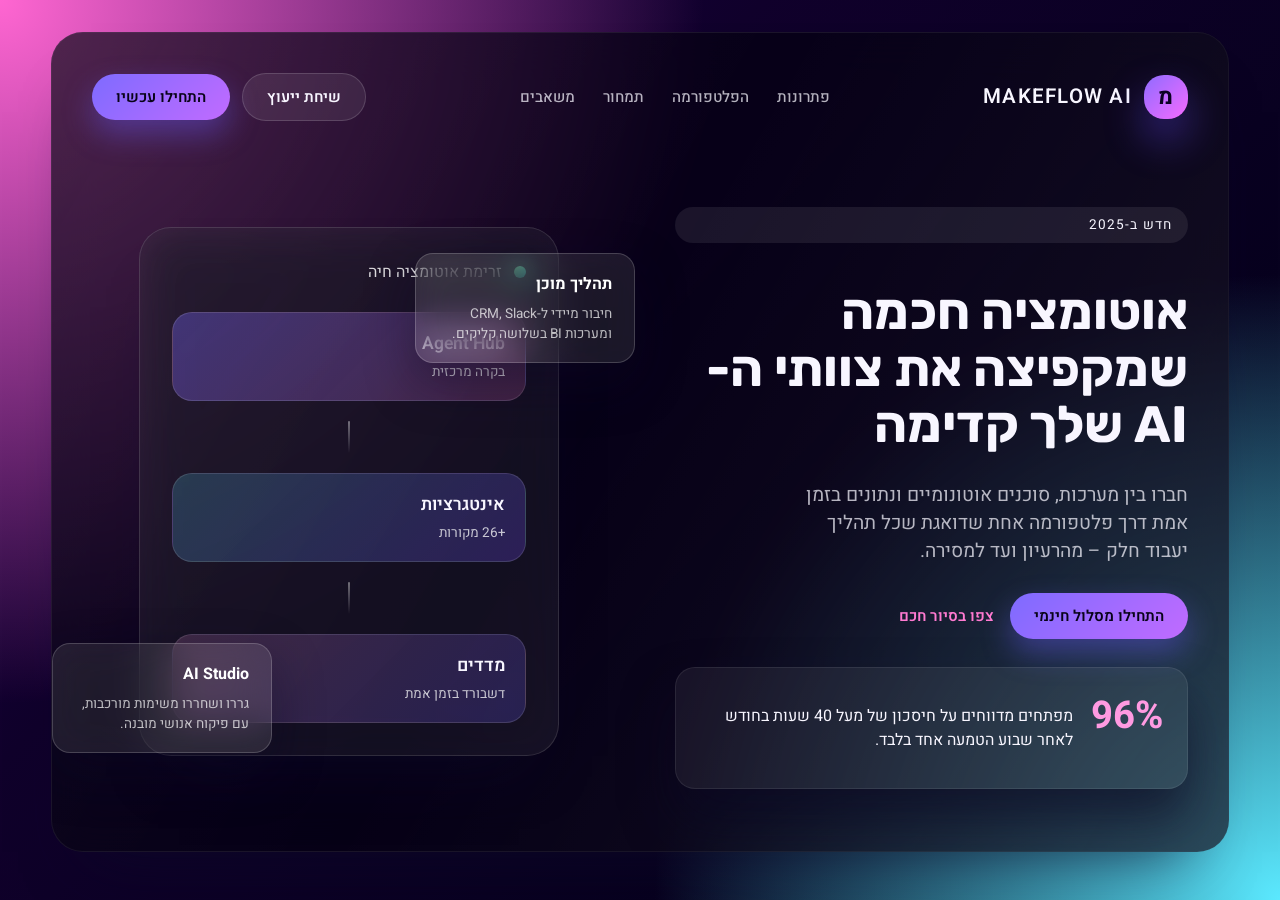
==== index.html @ ef67e086 "Add modern Hebrew hero section and navigation" ====
<!DOCTYPE html>
<html lang="he" dir="rtl">
  <head>
    <meta charset="UTF-8" />
    <meta name="viewport" content="width=device-width, initial-scale=1.0" />
    <title>MakeFlow AI</title>
    <link
      href="https://fonts.googleapis.com/css2?family=Heebo:wght@300;400;500;700&family=Rubik:wght@400;500;700&display=swap"
      rel="stylesheet"
    />
    <link rel="stylesheet" href="styles.css" />
  </head>
  <body>
    <header class="site-header">
      <nav class="navbar" aria-label="ניווט ראשי">
        <a class="brand" href="#" aria-label="MakeFlow AI">
          <span class="brand-icon">מ</span>
          <span class="brand-text">MakeFlow AI</span>
        </a>
        <button class="nav-toggle" aria-expanded="false" aria-controls="primary-menu">
          <span class="nav-toggle-line"></span>
          <span class="nav-toggle-line"></span>
          <span class="nav-toggle-line"></span>
          <span class="sr-only">תפריט</span>
        </button>
        <div class="nav-links" id="primary-menu">
          <a href="#solutions">פתרונות</a>
          <a href="#platform">הפלטפורמה</a>
          <a href="#pricing">תמחור</a>
          <a href="#resources">משאבים</a>
        </div>
        <div class="nav-cta">
          <a class="btn btn-secondary" href="#demo">שיחת ייעוץ</a>
          <a class="btn btn-primary" href="#start">התחילו עכשיו</a>
        </div>
      </nav>
      <section class="hero">
        <div class="hero-content">
          <p class="hero-badge">חדש ב-2025</p>
          <h1>
            אוטומציה חכמה שמקפיצה את צוותי ה-AI שלך קדימה
          </h1>
          <p class="hero-subtitle">
            חברו בין מערכות, סוכנים אוטונומיים ונתונים בזמן אמת דרך פלטפורמה אחת שדואגת שכל תהליך יעבוד חלק – מהרעיון ועד למסירה.
          </p>
          <div class="hero-actions">
            <a class="btn btn-primary" href="#start">התחילו מסלול חינמי</a>
            <a class="btn btn-link" href="#tour">צפו בסיור חכם</a>
          </div>
          <div class="hero-highlight">
            <span class="highlight-title">96%</span>
            <p>מפתחים מדווחים על חיסכון של מעל 40 שעות בחודש לאחר שבוע הטמעה אחד בלבד.</p>
          </div>
        </div>
        <div class="hero-visual" aria-hidden="true">
          <div class="visual-card">
            <div class="visual-card-header">
              <span class="status-dot"></span>
              <span class="status-text">זרימת אוטומציה חיה</span>
            </div>
            <div class="visual-card-body">
              <div class="visual-node primary">
                <span class="node-title">Agent Hub</span>
                <span class="node-subtitle">בקרה מרכזית</span>
              </div>
              <div class="visual-connector"></div>
              <div class="visual-node secondary">
                <span class="node-title">אינטגרציות</span>
                <span class="node-subtitle">+26 מקורות</span>
              </div>
              <div class="visual-connector"></div>
              <div class="visual-node tertiary">
                <span class="node-title">מדדים</span>
                <span class="node-subtitle">דשבורד בזמן אמת</span>
              </div>
            </div>
          </div>
          <div class="floating-card floating-card--one">
            <h3>תהליך מוכן</h3>
            <p>חיבור מיידי ל-CRM, Slack ומערכות BI בשלושה קליקים.</p>
          </div>
          <div class="floating-card floating-card--two">
            <h3>AI Studio</h3>
            <p>גררו ושחררו משימות מורכבות, עם פיקוח אנושי מובנה.</p>
          </div>
        </div>
      </section>
    </header>

    <script src="script.js"></script>
  </body>
</html>
---- styles.css ----
:root {
  --bg-gradient: radial-gradient(circle at top left, #ff66d1, transparent 45%),
    radial-gradient(circle at bottom right, #5be9ff, transparent 40%),
    linear-gradient(135deg, #1b004e 0%, #10002b 35%, #000214 100%);
  --color-primary: #6c5cff;
  --color-primary-accent: #7c4dff;
  --color-secondary: #ff7ad1;
  --color-text: #f8f6ff;
  --color-muted: rgba(248, 246, 255, 0.72);
  --color-surface: rgba(16, 2, 43, 0.65);
  --color-border: rgba(255, 255, 255, 0.08);
  --color-glass: rgba(255, 255, 255, 0.06);
  --shadow-soft: 0 40px 60px -40px rgba(12, 10, 40, 0.75);
  --shadow-button: 0 14px 30px rgba(108, 92, 255, 0.4);
  --radius-large: 32px;
  --radius-medium: 20px;
  --radius-pill: 999px;
  --transition-base: 180ms ease;
  font-size: clamp(16px, 1.1vw, 18px);
}

* {
  box-sizing: border-box;
}

body {
  margin: 0;
  font-family: "Heebo", "Rubik", sans-serif;
  background: #050112;
  color: var(--color-text);
  min-height: 100vh;
  display: flex;
  justify-content: center;
  background-image: var(--bg-gradient);
  background-attachment: fixed;
}

.site-header {
  width: min(1200px, 92vw);
  margin: 32px auto 48px;
  background: rgba(5, 1, 18, 0.7);
  border: 1px solid var(--color-border);
  box-shadow: var(--shadow-soft);
  border-radius: var(--radius-large);
  backdrop-filter: blur(22px);
  padding: clamp(24px, 4vw, 40px);
  position: relative;
  overflow: hidden;
}

.site-header::after {
  content: "";
  position: absolute;
  inset: 0;
  background: linear-gradient(120deg, rgba(255, 255, 255, 0.04) 0%, transparent 45%, rgba(255, 255, 255, 0.07) 100%);
  pointer-events: none;
}

.navbar {
  display: flex;
  align-items: center;
  gap: clamp(16px, 3vw, 32px);
  justify-content: space-between;
  position: relative;
  z-index: 2;
}

.brand {
  display: flex;
  align-items: center;
  gap: 12px;
  font-weight: 600;
  font-size: clamp(1.1rem, 1.6vw, 1.35rem);
  text-decoration: none;
  color: var(--color-text);
  letter-spacing: 0.06em;
  text-transform: uppercase;
}

.brand-icon {
  display: grid;
  place-items: center;
  width: 44px;
  height: 44px;
  border-radius: var(--radius-medium);
  background: linear-gradient(135deg, #8f6bff 0%, #f56bff 100%);
  color: #0b0123;
  font-weight: 700;
  font-size: 1.4rem;
  box-shadow: 0 20px 40px rgba(103, 75, 255, 0.45);
  transform: perspective(500px) translateZ(0);
}

.nav-links {
  display: flex;
  gap: clamp(12px, 3vw, 28px);
  align-items: center;
  font-weight: 500;
  transition: opacity var(--transition-base), transform var(--transition-base);
}

.nav-links a {
  color: var(--color-muted);
  text-decoration: none;
  font-size: 0.95rem;
  position: relative;
  padding: 6px 0;
}

.nav-links a::after {
  content: "";
  position: absolute;
  inset-inline: 0;
  bottom: -10px;
  height: 2px;
  background: linear-gradient(90deg, transparent, var(--color-secondary), transparent);
  transform: scaleX(0);
  transform-origin: center;
  transition: transform 240ms ease;
}

.nav-links a:hover::after,
.nav-links a:focus-visible::after {
  transform: scaleX(1);
}

.nav-cta {
  display: flex;
  align-items: center;
  gap: 12px;
}

.btn {
  display: inline-flex;
  align-items: center;
  justify-content: center;
  border-radius: var(--radius-pill);
  font-weight: 600;
  text-decoration: none;
  padding: 12px 24px;
  font-size: 0.95rem;
  transition: transform var(--transition-base), box-shadow var(--transition-base), background var(--transition-base), color var(--transition-base);
}

.btn-primary {
  background: linear-gradient(135deg, #7e6bff 0%, #c16bff 100%);
  color: #080318;
  box-shadow: var(--shadow-button);
}

.btn-primary:hover,
.btn-primary:focus-visible {
  transform: translateY(-2px) scale(1.01);
}

.btn-secondary {
  background: rgba(255, 255, 255, 0.08);
  color: var(--color-text);
  border: 1px solid rgba(255, 255, 255, 0.15);
}

.btn-secondary:hover,
.btn-secondary:focus-visible {
  background: rgba(255, 255, 255, 0.12);
}

.btn-link {
  color: var(--color-secondary);
  gap: 8px;
  padding-inline: 0;
  background: transparent;
}

.hero {
  margin-top: clamp(32px, 6vw, 72px);
  display: grid;
  grid-template-columns: repeat(2, minmax(0, 1fr));
  gap: clamp(32px, 6vw, 70px);
  position: relative;
  z-index: 1;
}

.hero-content {
  display: grid;
  gap: clamp(20px, 4vw, 28px);
}

.hero-badge {
  display: inline-flex;
  align-items: center;
  gap: 8px;
  padding: 8px 16px;
  background: rgba(255, 255, 255, 0.08);
  border-radius: var(--radius-pill);
  font-size: 0.85rem;
  letter-spacing: 0.08em;
  text-transform: uppercase;
}

.hero h1 {
  margin: 0;
  font-size: clamp(2.4rem, 4vw, 3.35rem);
  line-height: 1.1;
  font-family: "Rubik", "Heebo", sans-serif;
}

.hero-subtitle {
  margin: 0;
  font-size: clamp(1.05rem, 1.6vw, 1.2rem);
  color: var(--color-muted);
  max-width: 36ch;
}

.hero-actions {
  display: flex;
  align-items: center;
  gap: 16px;
}

.hero-highlight {
  display: grid;
  grid-template-columns: auto 1fr;
  gap: 12px 18px;
  padding: 20px 24px;
  border-radius: var(--radius-medium);
  background: rgba(255, 255, 255, 0.06);
  border: 1px solid rgba(255, 255, 255, 0.08);
  box-shadow: 0 30px 50px rgba(10, 7, 33, 0.6);
}

.highlight-title {
  font-size: clamp(2.4rem, 3vw, 2.8rem);
  font-weight: 700;
  color: #ff9ae1;
}

.hero-visual {
  position: relative;
  display: grid;
  place-items: center;
  min-height: 420px;
}

.visual-card {
  width: min(420px, 100%);
  border-radius: var(--radius-large);
  background: var(--color-glass);
  border: 1px solid rgba(255, 255, 255, 0.12);
  padding: 32px;
  backdrop-filter: blur(24px);
  box-shadow: var(--shadow-soft);
  animation: float 6s ease-in-out infinite;
}

.visual-card-header {
  display: flex;
  align-items: center;
  gap: 12px;
  color: rgba(255, 255, 255, 0.85);
  margin-bottom: 28px;
}

.status-dot {
  width: 12px;
  height: 12px;
  border-radius: 50%;
  background: linear-gradient(135deg, #82ffaf, #3cffea);
  box-shadow: 0 0 18px rgba(131, 255, 208, 0.6);
}

.visual-card-body {
  display: grid;
  gap: 20px;
}

.visual-node {
  padding: 18px 20px;
  border-radius: var(--radius-medium);
  background: rgba(255, 255, 255, 0.08);
  border: 1px solid rgba(255, 255, 255, 0.12);
  display: grid;
  gap: 6px;
  position: relative;
  overflow: hidden;
}

.visual-node::after {
  content: "";
  position: absolute;
  inset: 0;
  background: linear-gradient(120deg, rgba(255, 255, 255, 0.12), transparent 55%);
  opacity: 0;
  transition: opacity 240ms ease;
}

.visual-node:hover::after {
  opacity: 1;
}

.visual-node.primary {
  background: linear-gradient(135deg, rgba(122, 107, 255, 0.35), rgba(255, 122, 209, 0.2));
}

.visual-node.secondary {
  background: linear-gradient(135deg, rgba(89, 233, 255, 0.18), rgba(124, 77, 255, 0.25));
}

.visual-node.tertiary {
  background: linear-gradient(135deg, rgba(255, 154, 225, 0.18), rgba(108, 92, 255, 0.22));
}

.node-title {
  font-weight: 600;
  font-size: 1.1rem;
}

.node-subtitle {
  font-size: 0.85rem;
  color: rgba(255, 255, 255, 0.75);
}

.visual-connector {
  width: 2px;
  height: 32px;
  margin-inline: auto;
  border-radius: var(--radius-pill);
  background: linear-gradient(180deg, rgba(255, 255, 255, 0.4), rgba(255, 255, 255, 0));
  animation: pulse 2.4s ease-in-out infinite;
}

.floating-card {
  position: absolute;
  width: min(220px, 80vw);
  padding: 18px 22px;
  border-radius: 18px;
  background: rgba(255, 255, 255, 0.09);
  border: 1px solid rgba(255, 255, 255, 0.18);
  box-shadow: 0 20px 50px rgba(10, 6, 35, 0.45);
  backdrop-filter: blur(18px);
  animation: float 7s ease-in-out infinite;
}

.floating-card h3 {
  margin: 0 0 8px;
  font-size: 1rem;
  color: #ffffff;
}

.floating-card p {
  margin: 0;
  font-size: 0.85rem;
  color: rgba(255, 255, 255, 0.72);
}

.floating-card--one {
  top: 10%;
  inset-inline-start: -30px;
  animation-delay: -1.2s;
}

.floating-card--two {
  bottom: 6%;
  inset-inline-end: -40px;
  animation-delay: -3.4s;
}

.nav-toggle {
  display: none;
  flex-direction: column;
  justify-content: center;
  align-items: center;
  gap: 6px;
  width: 44px;
  height: 44px;
  border-radius: var(--radius-medium);
  border: 1px solid rgba(255, 255, 255, 0.14);
  background: rgba(255, 255, 255, 0.05);
  cursor: pointer;
  transition: background var(--transition-base), transform var(--transition-base);
}

.nav-toggle-line {
  width: 20px;
  height: 2px;
  border-radius: 99px;
  background: #ffffff;
}

.nav-toggle:hover,
.nav-toggle:focus-visible {
  background: rgba(255, 255, 255, 0.12);
  transform: translateY(-1px);
}

.sr-only {
  position: absolute;
  width: 1px;
  height: 1px;
  padding: 0;
  margin: -1px;
  overflow: hidden;
  clip: rect(0, 0, 0, 0);
  border: 0;
}

@keyframes float {
  0%,
  100% {
    transform: translateY(0px) translateZ(0);
  }
  50% {
    transform: translateY(-16px) translateZ(5px);
  }
}

@keyframes pulse {
  0%,
  100% {
    opacity: 0.4;
  }
  50% {
    opacity: 1;
  }
}

@media (max-width: 960px) {
  .hero {
    grid-template-columns: 1fr;
  }

  .hero-content {
    order: 2;
  }

  .hero-visual {
    order: 1;
  }
}

@media (max-width: 820px) {
  .nav-toggle {
    display: flex;
  }

  .nav-links,
  .nav-cta {
    position: absolute;
    inset-inline: clamp(16px, 5vw, 28px);
    top: calc(100% + 18px);
    background: rgba(6, 0, 20, 0.92);
    padding: 18px;
    border-radius: 18px;
    border: 1px solid rgba(255, 255, 255, 0.08);
    box-shadow: 0 28px 50px rgba(0, 0, 0, 0.4);
    display: grid;
    gap: 14px;
    opacity: 0;
    transform: translateY(-10px);
    pointer-events: none;
  }

  .nav-links a {
    font-size: 1rem;
  }

  .navbar[data-open="true"] .nav-links,
  .navbar[data-open="true"] .nav-cta {
    opacity: 1;
    transform: translateY(0);
    pointer-events: auto;
  }

  .nav-cta {
    margin-top: 8px;
  }

  .nav-cta .btn {
    width: 100%;
  }

  .hero-actions {
    flex-wrap: wrap;
  }
}

@media (max-width: 540px) {
  .site-header {
    width: 94vw;
    margin-top: 24px;
    padding: 22px;
    border-radius: 24px;
  }

  .brand-icon {
    width: 38px;
    height: 38px;
  }

  .hero h1 {
    font-size: clamp(2rem, 8vw, 2.6rem);
  }

  .hero-highlight {
    grid-template-columns: 1fr;
    text-align: center;
  }

  .floating-card--one {
    inset-inline-start: 12px;
  }

  .floating-card--two {
    inset-inline-end: 12px;
  }
}
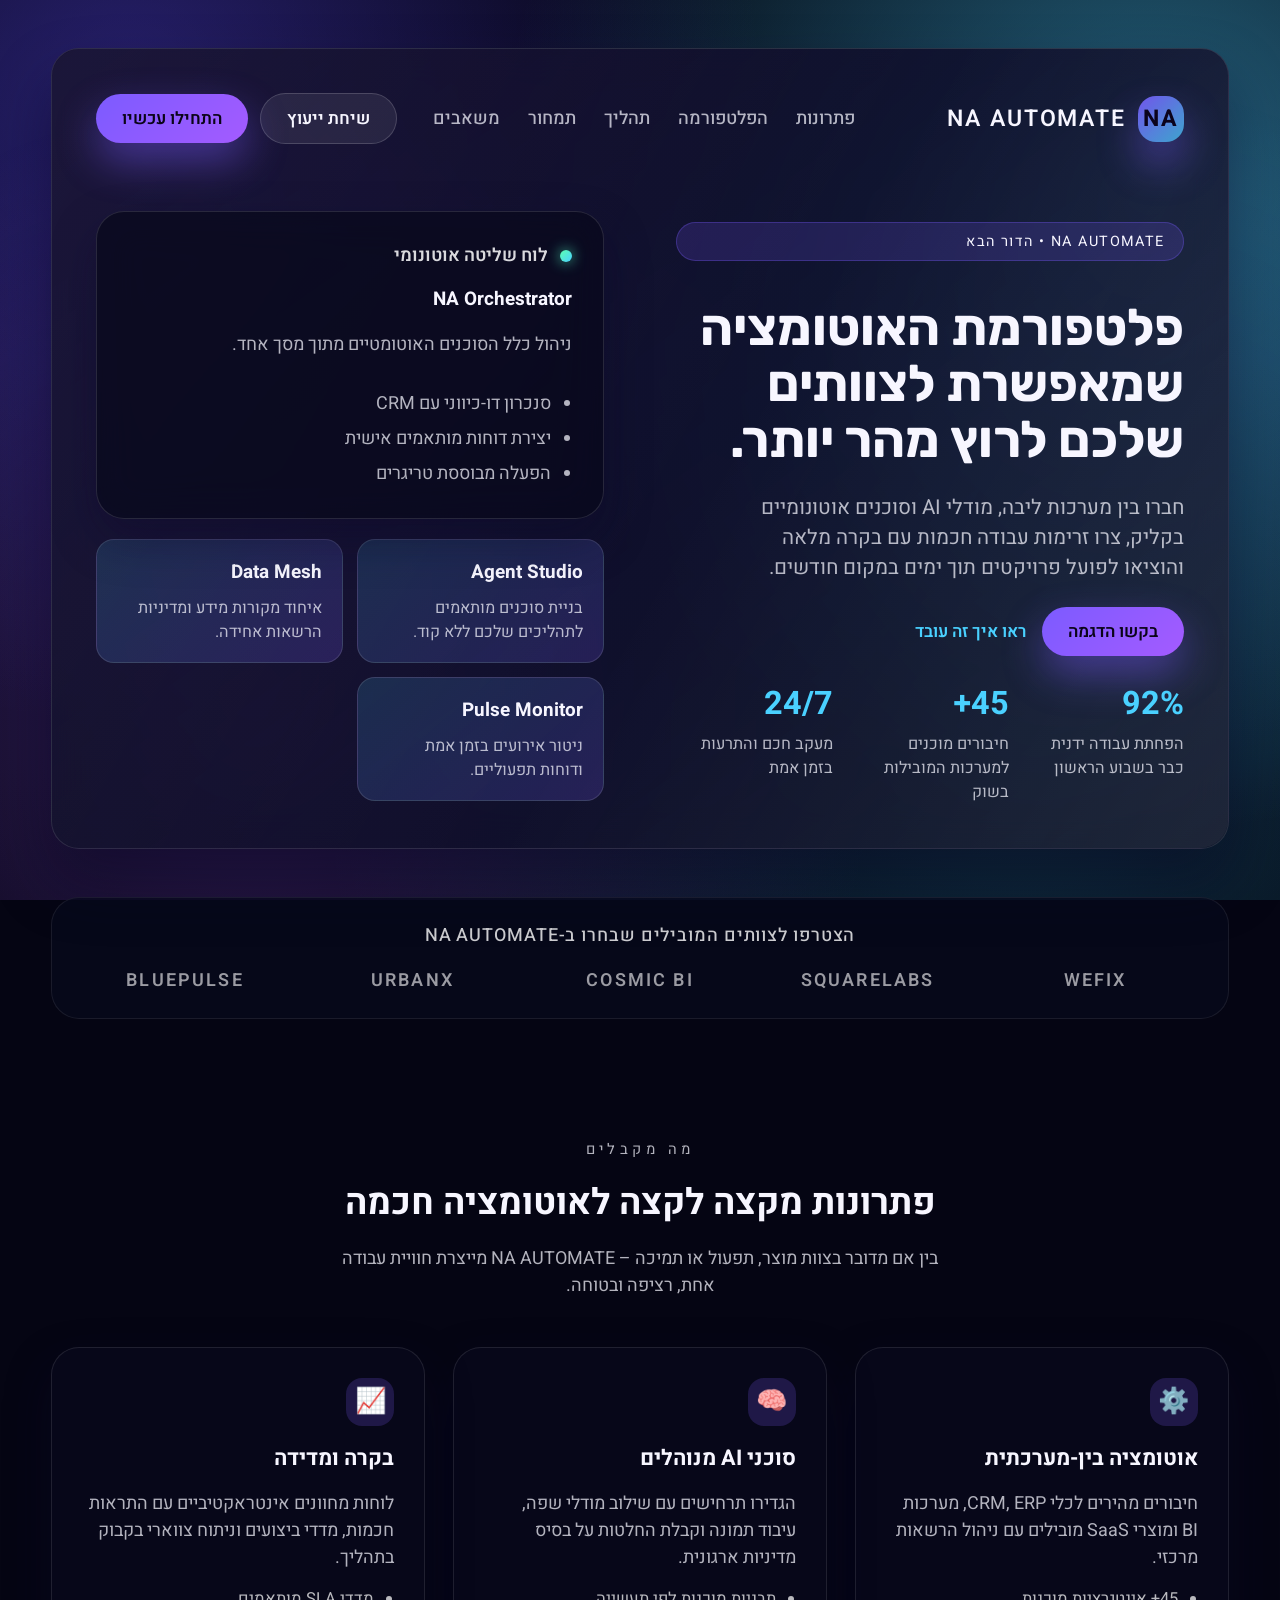
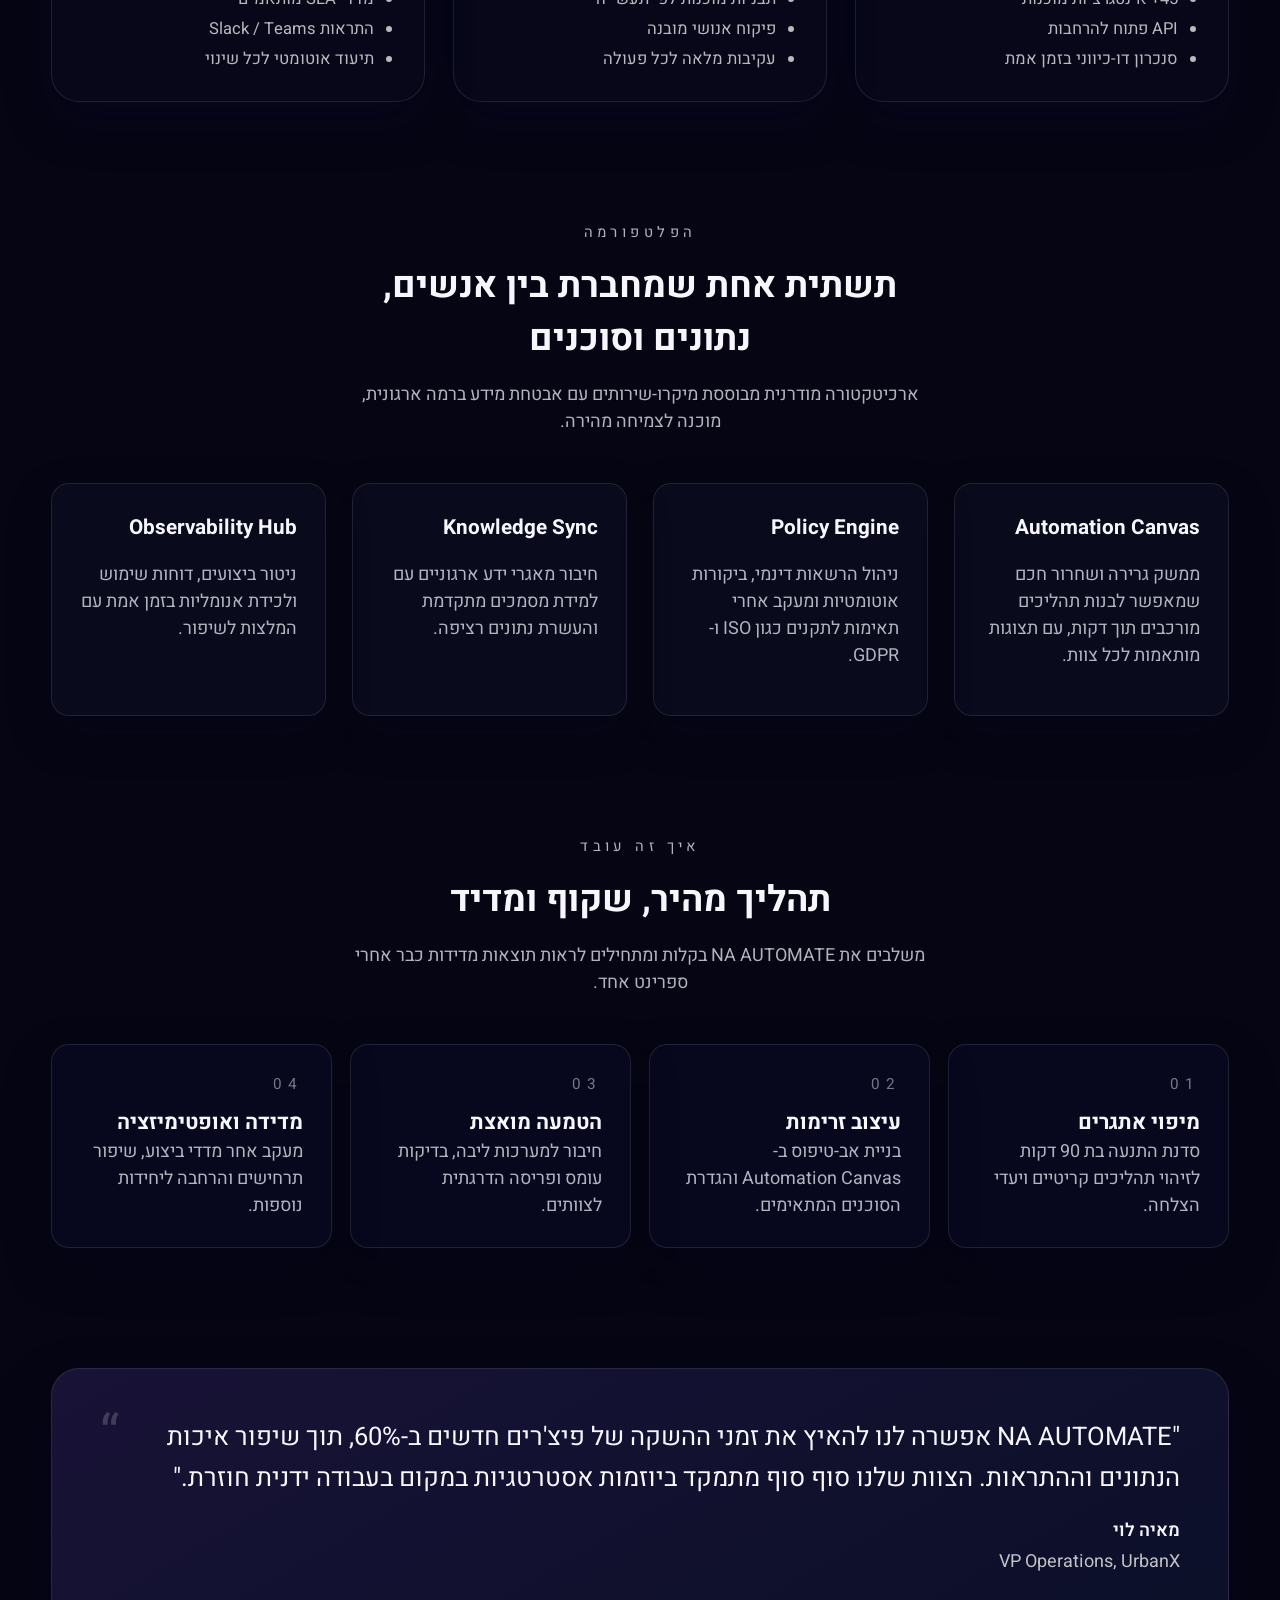
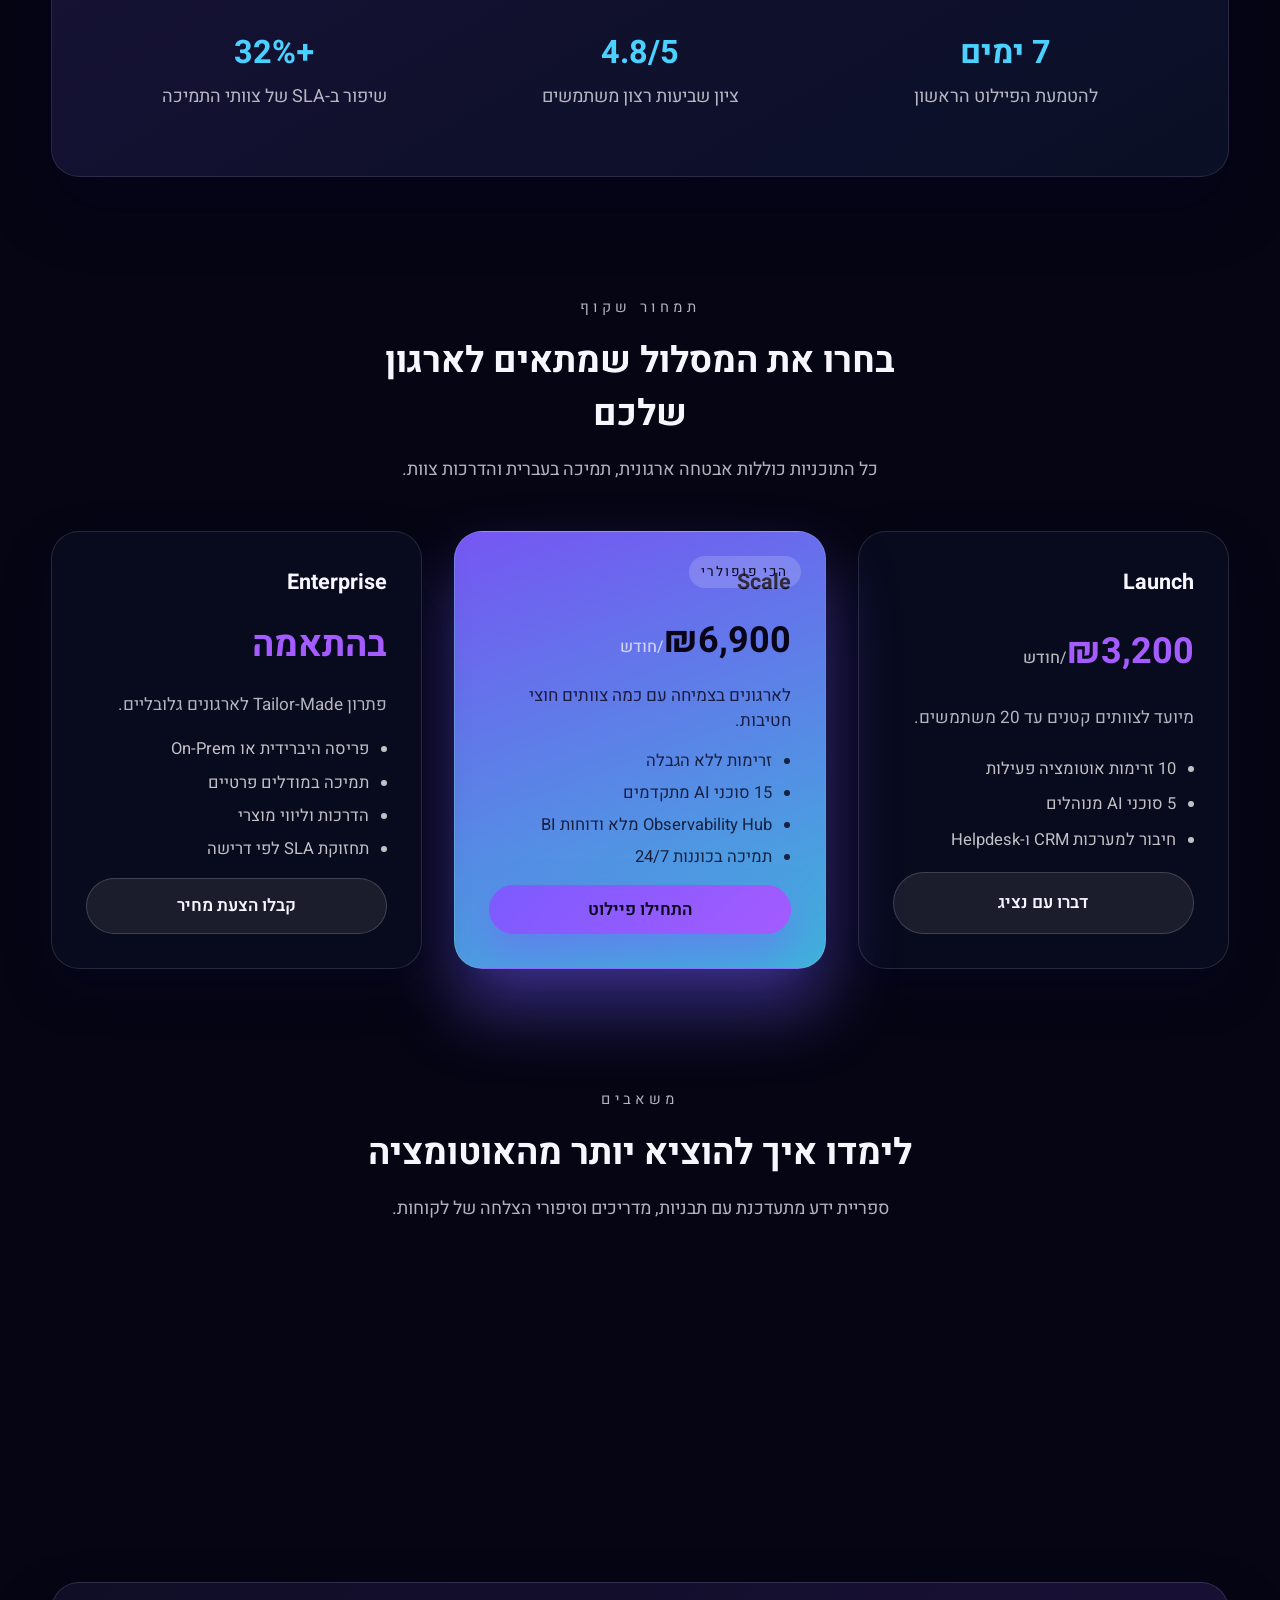
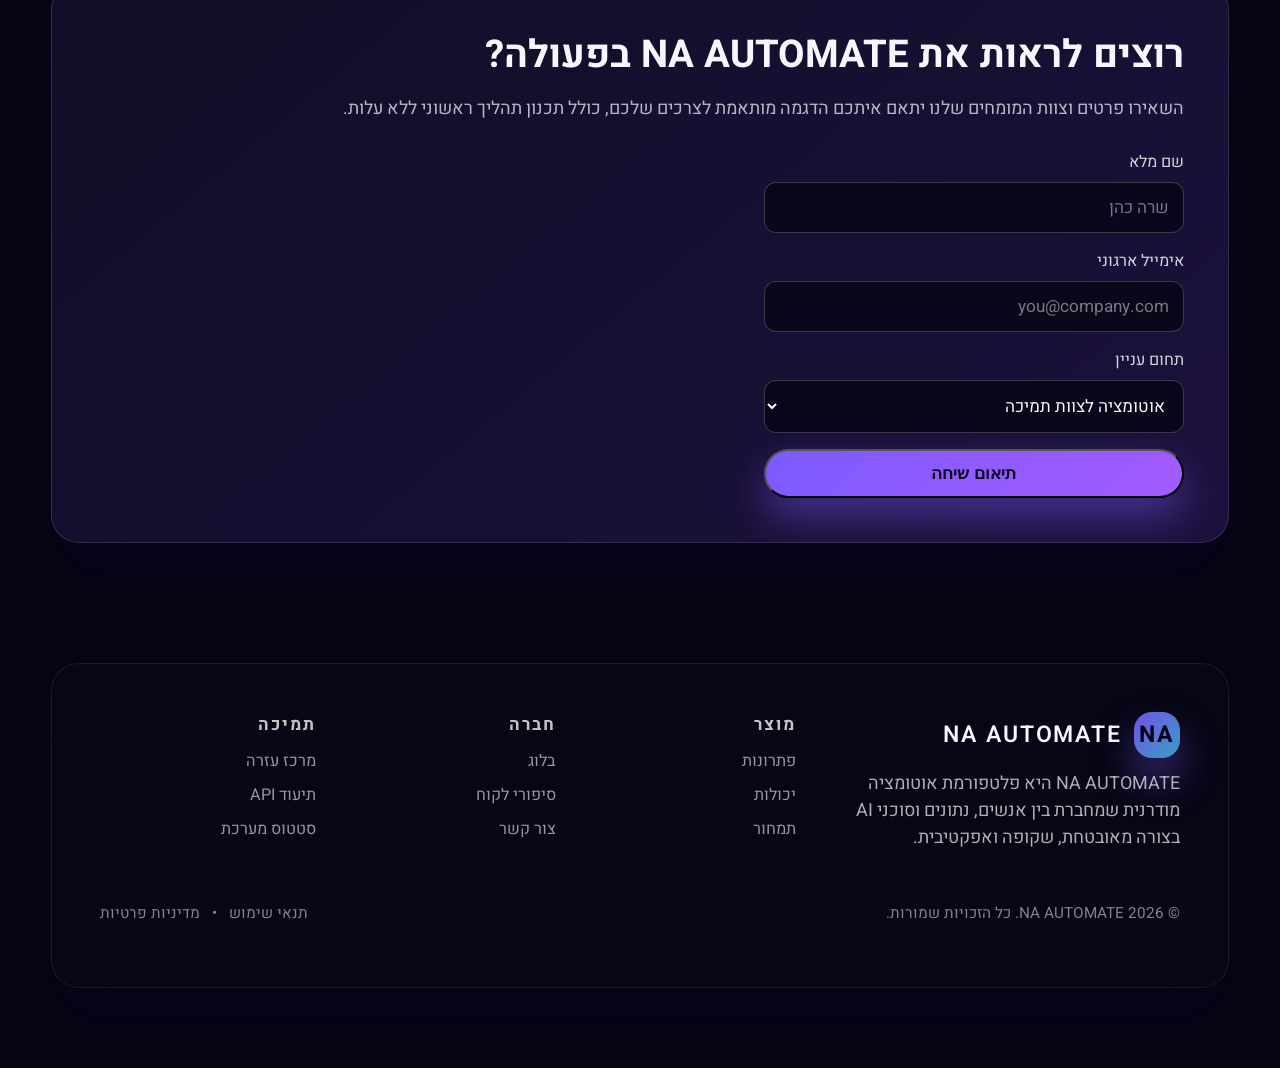
==== commit 5a0f637a: "Initialize navbar state attribute" ====
--- a/index.html
+++ b/index.html
@@ -3,7 +3,7 @@
   <head>
     <meta charset="UTF-8" />
     <meta name="viewport" content="width=device-width, initial-scale=1.0" />
-    <title>MakeFlow AI</title>
+    <title>NA AUTOMATE | אוטומציה חכמה לעסקים</title>
     <link
       href="https://fonts.googleapis.com/css2?family=Heebo:wght@300;400;500;700&family=Rubik:wght@400;500;700&display=swap"
       rel="stylesheet"
@@ -11,81 +11,426 @@
     <link rel="stylesheet" href="styles.css" />
   </head>
   <body>
-    <header class="site-header">
-      <nav class="navbar" aria-label="ניווט ראשי">
-        <a class="brand" href="#" aria-label="MakeFlow AI">
-          <span class="brand-icon">מ</span>
-          <span class="brand-text">MakeFlow AI</span>
-        </a>
-        <button class="nav-toggle" aria-expanded="false" aria-controls="primary-menu">
-          <span class="nav-toggle-line"></span>
-          <span class="nav-toggle-line"></span>
-          <span class="nav-toggle-line"></span>
-          <span class="sr-only">תפריט</span>
-        </button>
-        <div class="nav-links" id="primary-menu">
-          <a href="#solutions">פתרונות</a>
-          <a href="#platform">הפלטפורמה</a>
-          <a href="#pricing">תמחור</a>
-          <a href="#resources">משאבים</a>
+    <div class="page-shell">
+      <header class="site-header" data-scrolled="false">
+        <nav class="navbar" aria-label="ניווט ראשי" data-open="false">
+          <a class="brand" href="#home" aria-label="NA AUTOMATE">
+            <span class="brand-icon">NA</span>
+            <span class="brand-text">NA AUTOMATE</span>
+          </a>
+          <button
+            class="nav-toggle"
+            aria-expanded="false"
+            aria-controls="primary-menu"
+            type="button"
+          >
+            <span class="nav-toggle-line"></span>
+            <span class="nav-toggle-line"></span>
+            <span class="nav-toggle-line"></span>
+            <span class="sr-only">פתיחת תפריט</span>
+          </button>
+          <div class="nav-cluster" id="primary-menu">
+            <div class="nav-links">
+              <a href="#solutions">פתרונות</a>
+              <a href="#platform">הפלטפורמה</a>
+              <a href="#workflow">תהליך</a>
+              <a href="#pricing">תמחור</a>
+              <a href="#resources">משאבים</a>
+            </div>
+            <div class="nav-cta">
+              <a class="btn btn-secondary" href="#demo">שיחת ייעוץ</a>
+              <a class="btn btn-primary" href="#start">התחילו עכשיו</a>
+            </div>
+          </div>
+        </nav>
+        <section class="hero" id="home">
+          <div class="hero-content reveal">
+            <p class="hero-badge">NA AUTOMATE • הדור הבא</p>
+            <h1>פלטפורמת האוטומציה שמאפשרת לצוותים שלכם לרוץ מהר יותר.</h1>
+            <p class="hero-subtitle">
+              חברו בין מערכות ליבה, מודלי AI וסוכנים אוטונומיים בקליק, צרו זרימות
+              עבודה חכמות עם בקרה מלאה והוציאו לפועל פרויקטים תוך ימים במקום
+              חודשים.
+            </p>
+            <div class="hero-actions">
+              <a class="btn btn-primary" id="start" href="#demo">בקשו הדגמה</a>
+              <a class="btn btn-link" href="#tour">ראו איך זה עובד</a>
+            </div>
+            <dl class="hero-metrics">
+              <div>
+                <dt>92%</dt>
+                <dd>הפחתת עבודה ידנית כבר בשבוע הראשון</dd>
+              </div>
+              <div>
+                <dt>45+</dt>
+                <dd>חיבורים מוכנים למערכות המובילות בשוק</dd>
+              </div>
+              <div>
+                <dt>24/7</dt>
+                <dd>מעקב חכם והתרעות בזמן אמת</dd>
+              </div>
+            </dl>
+          </div>
+          <div class="hero-visual reveal" aria-hidden="true">
+            <div class="visual-flow">
+              <div class="flow-card flow-card--main">
+                <header>
+                  <span class="status-dot"></span>
+                  <span>לוח שליטה אוטונומי</span>
+                </header>
+                <div class="flow-body">
+                  <div>
+                    <strong>NA Orchestrator</strong>
+                    <p>ניהול כלל הסוכנים האוטומטיים מתוך מסך אחד.</p>
+                  </div>
+                  <ul>
+                    <li>סנכרון דו-כיווני עם CRM</li>
+                    <li>יצירת דוחות מותאמים אישית</li>
+                    <li>הפעלה מבוססת טריגרים</li>
+                  </ul>
+                </div>
+              </div>
+              <div class="flow-nodes">
+                <article class="flow-node">
+                  <h3>Agent Studio</h3>
+                  <p>בניית סוכנים מותאמים לתהליכים שלכם ללא קוד.</p>
+                </article>
+                <article class="flow-node">
+                  <h3>Data Mesh</h3>
+                  <p>איחוד מקורות מידע ומדיניות הרשאות אחידה.</p>
+                </article>
+                <article class="flow-node">
+                  <h3>Pulse Monitor</h3>
+                  <p>ניטור אירועים בזמן אמת ודוחות תפעוליים.</p>
+                </article>
+              </div>
+            </div>
+          </div>
+        </section>
+      </header>
+
+      <main>
+        <section class="trust-bar reveal" aria-label="חברות שעובדות עם NA AUTOMATE">
+          <p>הצטרפו לצוותים המובילים שבחרו ב-NA AUTOMATE</p>
+          <div class="trust-logos">
+            <span>WeFix</span>
+            <span>SquareLabs</span>
+            <span>Cosmic BI</span>
+            <span>UrbanX</span>
+            <span>BluePulse</span>
+          </div>
+        </section>
+
+        <section class="section solutions" id="solutions">
+          <div class="section-heading reveal">
+            <p class="eyebrow">מה מקבלים</p>
+            <h2>פתרונות מקצה לקצה לאוטומציה חכמה</h2>
+            <p>
+              בין אם מדובר בצוות מוצר, תפעול או תמיכה – NA AUTOMATE מייצרת חוויית
+              עבודה אחת, רציפה ובטוחה.
+            </p>
+          </div>
+          <div class="cards-grid">
+            <article class="feature-card reveal">
+              <div class="icon-bubble" aria-hidden="true">⚙️</div>
+              <h3>אוטומציה בין-מערכתית</h3>
+              <p>
+                חיבורים מהירים לכלי CRM, ERP, מערכות BI ומוצרי SaaS מובילים עם
+                ניהול הרשאות מרכזי.
+              </p>
+              <ul>
+                <li>45+ אינטגרציות מוכנות</li>
+                <li>API פתוח להרחבות</li>
+                <li>סנכרון דו-כיווני בזמן אמת</li>
+              </ul>
+            </article>
+            <article class="feature-card reveal">
+              <div class="icon-bubble" aria-hidden="true">🧠</div>
+              <h3>סוכני AI מנוהלים</h3>
+              <p>
+                הגדירו תרחישים עם שילוב מודלי שפה, עיבוד תמונה וקבלת החלטות על
+                בסיס מדיניות ארגונית.
+              </p>
+              <ul>
+                <li>תבניות מוכנות לפי תעשייה</li>
+                <li>פיקוח אנושי מובנה</li>
+                <li>עקיבות מלאה לכל פעולה</li>
+              </ul>
+            </article>
+            <article class="feature-card reveal">
+              <div class="icon-bubble" aria-hidden="true">📈</div>
+              <h3>בקרה ומדידה</h3>
+              <p>
+                לוחות מחוונים אינטראקטיביים עם התראות חכמות, מדדי ביצועים וניתוח
+                צווארי בקבוק בתהליך.
+              </p>
+              <ul>
+                <li>מדדי SLA מותאמים</li>
+                <li>התראות Slack / Teams</li>
+                <li>תיעוד אוטומטי לכל שינוי</li>
+              </ul>
+            </article>
+          </div>
+        </section>
+
+        <section class="section platform" id="platform">
+          <div class="section-heading reveal">
+            <p class="eyebrow">הפלטפורמה</p>
+            <h2>תשתית אחת שמחברת בין אנשים, נתונים וסוכנים</h2>
+            <p>
+              ארכיטקטורה מודרנית מבוססת מיקרו-שירותים עם אבטחת מידע ברמה
+              ארגונית, מוכנה לצמיחה מהירה.
+            </p>
+          </div>
+          <div class="platform-grid">
+            <article class="platform-card reveal">
+              <h3>Automation Canvas</h3>
+              <p>
+                ממשק גרירה ושחרור חכם שמאפשר לבנות תהליכים מורכבים תוך דקות, עם
+                תצוגות מותאמות לכל צוות.
+              </p>
+            </article>
+            <article class="platform-card reveal">
+              <h3>Policy Engine</h3>
+              <p>
+                ניהול הרשאות דינמי, ביקורות אוטומטיות ומעקב אחרי תאימות לתקנים
+                כגון ISO ו-GDPR.
+              </p>
+            </article>
+            <article class="platform-card reveal">
+              <h3>Knowledge Sync</h3>
+              <p>
+                חיבור מאגרי ידע ארגוניים עם למידת מסמכים מתקדמת והעשרת נתונים
+                רציפה.
+              </p>
+            </article>
+            <article class="platform-card reveal">
+              <h3>Observability Hub</h3>
+              <p>
+                ניטור ביצועים, דוחות שימוש ולכידת אנומליות בזמן אמת עם המלצות
+                לשיפור.
+              </p>
+            </article>
+          </div>
+        </section>
+
+        <section class="section workflow" id="workflow">
+          <div class="section-heading reveal">
+            <p class="eyebrow">איך זה עובד</p>
+            <h2>תהליך מהיר, שקוף ומדיד</h2>
+            <p>
+              משלבים את NA AUTOMATE בקלות ומתחילים לראות תוצאות מדידות כבר אחרי
+              ספרינט אחד.
+            </p>
+          </div>
+          <div class="workflow-steps">
+            <article class="step reveal">
+              <span class="step-number">01</span>
+              <div>
+                <h3>מיפוי אתגרים</h3>
+                <p>סדנת התנעה בת 90 דקות לזיהוי תהליכים קריטיים ויעדי הצלחה.</p>
+              </div>
+            </article>
+            <article class="step reveal">
+              <span class="step-number">02</span>
+              <div>
+                <h3>עיצוב זרימות</h3>
+                <p>בניית אב-טיפוס ב-Automation Canvas והגדרת הסוכנים המתאימים.</p>
+              </div>
+            </article>
+            <article class="step reveal">
+              <span class="step-number">03</span>
+              <div>
+                <h3>הטמעה מואצת</h3>
+                <p>חיבור למערכות ליבה, בדיקות עומס ופריסה הדרגתית לצוותים.</p>
+              </div>
+            </article>
+            <article class="step reveal">
+              <span class="step-number">04</span>
+              <div>
+                <h3>מדידה ואופטימיזציה</h3>
+                <p>מעקב אחר מדדי ביצוע, שיפור תרחישים והרחבה ליחידות נוספות.</p>
+              </div>
+            </article>
+          </div>
+        </section>
+
+        <section class="section testimonial" id="tour">
+          <div class="testimonial-card reveal">
+            <blockquote>
+              "NA AUTOMATE אפשרה לנו להאיץ את זמני ההשקה של פיצ'רים חדשים ב-60%,
+              תוך שיפור איכות הנתונים וההתראות. הצוות שלנו סוף סוף מתמקד ביוזמות
+              אסטרטגיות במקום בעבודה ידנית חוזרת."</blockquote>
+            <footer>
+              <strong>מאיה לוי</strong>
+              <span>VP Operations, UrbanX</span>
+            </footer>
+          </div>
+          <dl class="impact-metrics reveal">
+            <div>
+              <dt>7 ימים</dt>
+              <dd>להטמעת הפיילוט הראשון</dd>
+            </div>
+            <div>
+              <dt>4.8/5</dt>
+              <dd>ציון שביעות רצון משתמשים</dd>
+            </div>
+            <div>
+              <dt>+32%</dt>
+              <dd>שיפור ב-SLA של צוותי התמיכה</dd>
+            </div>
+          </dl>
+        </section>
+
+        <section class="section pricing" id="pricing">
+          <div class="section-heading reveal">
+            <p class="eyebrow">תמחור שקוף</p>
+            <h2>בחרו את המסלול שמתאים לארגון שלכם</h2>
+            <p>כל התוכניות כוללות אבטחה ארגונית, תמיכה בעברית והדרכות צוות.</p>
+          </div>
+          <div class="pricing-grid">
+            <article class="pricing-card reveal">
+              <h3>Launch</h3>
+              <p class="price">₪3,200<span>/חודש</span></p>
+              <p class="description">מיועד לצוותים קטנים עד 20 משתמשים.</p>
+              <ul>
+                <li>10 זרימות אוטומציה פעילות</li>
+                <li>5 סוכני AI מנוהלים</li>
+                <li>חיבור למערכות CRM ו-Helpdesk</li>
+              </ul>
+              <a class="btn btn-secondary" href="#demo">דברו עם נציג</a>
+            </article>
+            <article class="pricing-card pricing-card--highlight reveal">
+              <div class="badge">הכי פופולרי</div>
+              <h3>Scale</h3>
+              <p class="price">₪6,900<span>/חודש</span></p>
+              <p class="description">לארגונים בצמיחה עם כמה צוותים חוצי חטיבות.</p>
+              <ul>
+                <li>זרימות ללא הגבלה</li>
+                <li>15 סוכני AI מתקדמים</li>
+                <li>Observability Hub מלא ודוחות BI</li>
+                <li>תמיכה בכוננות 24/7</li>
+              </ul>
+              <a class="btn btn-primary" href="#demo">התחילו פיילוט</a>
+            </article>
+            <article class="pricing-card reveal">
+              <h3>Enterprise</h3>
+              <p class="price">בהתאמה</p>
+              <p class="description">פתרון Tailor-Made לארגונים גלובליים.</p>
+              <ul>
+                <li>פריסה היברידית או On-Prem</li>
+                <li>תמיכה במודלים פרטיים</li>
+                <li>הדרכות וליווי מוצרי</li>
+                <li>תחזוקת SLA לפי דרישה</li>
+              </ul>
+              <a class="btn btn-secondary" href="#demo">קבלו הצעת מחיר</a>
+            </article>
+          </div>
+        </section>
+
+        <section class="section resources" id="resources">
+          <div class="section-heading reveal">
+            <p class="eyebrow">משאבים</p>
+            <h2>לימדו איך להוציא יותר מהאוטומציה</h2>
+            <p>
+              ספריית ידע מתעדכנת עם תבניות, מדריכים וסיפורי הצלחה של לקוחות.
+            </p>
+          </div>
+          <div class="resource-grid">
+            <article class="resource-card reveal">
+              <h3>המדריך לסוכני AI בטוחים</h3>
+              <p>צ'ק-ליסט מקיף להטמעה מאובטחת של סוכנים אוטונומיים.</p>
+              <a href="#" aria-label="הורדת המדריך לסוכני AI בטוחים">הורידו PDF</a>
+            </article>
+            <article class="resource-card reveal">
+              <h3>תבניות זרימה לפי תעשייה</h3>
+              <p>סט תהליכים מוכנים לתחומי פיננסים, לוגיסטיקה ושירות.</p>
+              <a href="#" aria-label="צפייה בתבניות זרימה לפי תעשייה">גלו עוד</a>
+            </article>
+            <article class="resource-card reveal">
+              <h3>Webinar: אוטומציה מונעת נתונים</h3>
+              <p>סדנה מוקלטת עם טיפים למדידת הצלחה בזמן אמת.</p>
+              <a href="#" aria-label="הרשמה ל-Webinar אוטומציה מונעת נתונים">צפו בהקלטה</a>
+            </article>
+          </div>
+        </section>
+
+        <section class="section cta" id="demo">
+          <div class="cta-card reveal">
+            <div>
+              <h2>רוצים לראות את NA AUTOMATE בפעולה?</h2>
+              <p>
+                השאירו פרטים וצוות המומחים שלנו יתאם איתכם הדגמה מותאמת לצרכים
+                שלכם, כולל תכנון תהליך ראשוני ללא עלות.
+              </p>
+            </div>
+            <form class="cta-form">
+              <label>
+                <span>שם מלא</span>
+                <input type="text" name="name" placeholder="שרה כהן" />
+              </label>
+              <label>
+                <span>אימייל ארגוני</span>
+                <input type="email" name="email" placeholder="you@company.com" />
+              </label>
+              <label>
+                <span>תחום עניין</span>
+                <select name="focus">
+                  <option>אוטומציה לצוות תמיכה</option>
+                  <option>שילוב AI בפרויקטים</option>
+                  <option>שדרוג תהליך מכירות</option>
+                  <option>אחר</option>
+                </select>
+              </label>
+              <button type="submit" class="btn btn-primary">תיאום שיחה</button>
+            </form>
+          </div>
+        </section>
+      </main>
+
+      <footer class="site-footer">
+        <div class="footer-top">
+          <div>
+            <a class="brand" href="#home" aria-label="NA AUTOMATE">
+              <span class="brand-icon">NA</span>
+              <span class="brand-text">NA AUTOMATE</span>
+            </a>
+            <p>
+              NA AUTOMATE היא פלטפורמת אוטומציה מודרנית שמחברת בין אנשים, נתונים
+              וסוכני AI בצורה מאובטחת, שקופה ואפקטיבית.
+            </p>
+          </div>
+          <div class="footer-links">
+            <div>
+              <h3>מוצר</h3>
+              <a href="#solutions">פתרונות</a>
+              <a href="#platform">יכולות</a>
+              <a href="#pricing">תמחור</a>
+            </div>
+            <div>
+              <h3>חברה</h3>
+              <a href="#resources">בלוג</a>
+              <a href="#tour">סיפורי לקוח</a>
+              <a href="#demo">צור קשר</a>
+            </div>
+            <div>
+              <h3>תמיכה</h3>
+              <a href="#">מרכז עזרה</a>
+              <a href="#">תיעוד API</a>
+              <a href="#">סטטוס מערכת</a>
+            </div>
+          </div>
         </div>
-        <div class="nav-cta">
-          <a class="btn btn-secondary" href="#demo">שיחת ייעוץ</a>
-          <a class="btn btn-primary" href="#start">התחילו עכשיו</a>
+        <div class="footer-bottom">
+          <p>© <span id="year"></span> NA AUTOMATE. כל הזכויות שמורות.</p>
+          <div class="footer-meta">
+            <a href="#">תנאי שימוש</a>
+            <span aria-hidden="true">•</span>
+            <a href="#">מדיניות פרטיות</a>
+          </div>
         </div>
-      </nav>
-      <section class="hero">
-        <div class="hero-content">
-          <p class="hero-badge">חדש ב-2025</p>
-          <h1>
-            אוטומציה חכמה שמקפיצה את צוותי ה-AI שלך קדימה
-          </h1>
-          <p class="hero-subtitle">
-            חברו בין מערכות, סוכנים אוטונומיים ונתונים בזמן אמת דרך פלטפורמה אחת שדואגת שכל תהליך יעבוד חלק – מהרעיון ועד למסירה.
-          </p>
-          <div class="hero-actions">
-            <a class="btn btn-primary" href="#start">התחילו מסלול חינמי</a>
-            <a class="btn btn-link" href="#tour">צפו בסיור חכם</a>
-          </div>
-          <div class="hero-highlight">
-            <span class="highlight-title">96%</span>
-            <p>מפתחים מדווחים על חיסכון של מעל 40 שעות בחודש לאחר שבוע הטמעה אחד בלבד.</p>
-          </div>
-        </div>
-        <div class="hero-visual" aria-hidden="true">
-          <div class="visual-card">
-            <div class="visual-card-header">
-              <span class="status-dot"></span>
-              <span class="status-text">זרימת אוטומציה חיה</span>
-            </div>
-            <div class="visual-card-body">
-              <div class="visual-node primary">
-                <span class="node-title">Agent Hub</span>
-                <span class="node-subtitle">בקרה מרכזית</span>
-              </div>
-              <div class="visual-connector"></div>
-              <div class="visual-node secondary">
-                <span class="node-title">אינטגרציות</span>
-                <span class="node-subtitle">+26 מקורות</span>
-              </div>
-              <div class="visual-connector"></div>
-              <div class="visual-node tertiary">
-                <span class="node-title">מדדים</span>
-                <span class="node-subtitle">דשבורד בזמן אמת</span>
-              </div>
-            </div>
-          </div>
-          <div class="floating-card floating-card--one">
-            <h3>תהליך מוכן</h3>
-            <p>חיבור מיידי ל-CRM, Slack ומערכות BI בשלושה קליקים.</p>
-          </div>
-          <div class="floating-card floating-card--two">
-            <h3>AI Studio</h3>
-            <p>גררו ושחררו משימות מורכבות, עם פיקוח אנושי מובנה.</p>
-          </div>
-        </div>
-      </section>
-    </header>
+      </footer>
+    </div>
 
     <script src="script.js"></script>
   </body>
--- a/styles.css
+++ b/styles.css
@@ -1,22 +1,21 @@
 :root {
-  --bg-gradient: radial-gradient(circle at top left, #ff66d1, transparent 45%),
-    radial-gradient(circle at bottom right, #5be9ff, transparent 40%),
-    linear-gradient(135deg, #1b004e 0%, #10002b 35%, #000214 100%);
-  --color-primary: #6c5cff;
-  --color-primary-accent: #7c4dff;
-  --color-secondary: #ff7ad1;
-  --color-text: #f8f6ff;
-  --color-muted: rgba(248, 246, 255, 0.72);
-  --color-surface: rgba(16, 2, 43, 0.65);
-  --color-border: rgba(255, 255, 255, 0.08);
-  --color-glass: rgba(255, 255, 255, 0.06);
-  --shadow-soft: 0 40px 60px -40px rgba(12, 10, 40, 0.75);
-  --shadow-button: 0 14px 30px rgba(108, 92, 255, 0.4);
-  --radius-large: 32px;
-  --radius-medium: 20px;
+  --color-background: #050513;
+  --color-surface: rgba(9, 9, 28, 0.72);
+  --color-surface-strong: rgba(19, 17, 45, 0.9);
+  --color-primary: #7c5bff;
+  --color-primary-accent: #a45bff;
+  --color-secondary: #4ad1ff;
+  --color-text: #f7f6ff;
+  --color-muted: rgba(247, 246, 255, 0.72);
+  --color-border: rgba(255, 255, 255, 0.12);
+  --radius-large: 28px;
+  --radius-medium: 18px;
   --radius-pill: 999px;
-  --transition-base: 180ms ease;
-  font-size: clamp(16px, 1.1vw, 18px);
+  --shadow-soft: 0 32px 60px rgba(7, 5, 34, 0.45);
+  --shadow-card: 0 20px 45px rgba(10, 8, 40, 0.4);
+  --shadow-button: 0 18px 40px rgba(124, 91, 255, 0.45);
+  --transition-base: 200ms ease;
+  font-size: clamp(16px, 1.1vw + 0.5rem, 18px);
 }
 
 * {
@@ -26,97 +25,120 @@
 body {
   margin: 0;
   font-family: "Heebo", "Rubik", sans-serif;
-  background: #050112;
+  background: var(--color-background);
   color: var(--color-text);
   min-height: 100vh;
-  display: flex;
-  justify-content: center;
-  background-image: var(--bg-gradient);
+  background-image: radial-gradient(circle at 10% 10%, rgba(94, 76, 255, 0.38), transparent 45%),
+    radial-gradient(circle at 90% 20%, rgba(74, 209, 255, 0.45), transparent 48%),
+    linear-gradient(180deg, #03030d 0%, #090921 40%, #050513 100%);
   background-attachment: fixed;
 }
 
+body::before {
+  content: "";
+  position: fixed;
+  inset: 0;
+  background: radial-gradient(circle at 20% 80%, rgba(164, 91, 255, 0.25), transparent 50%),
+    radial-gradient(circle at 80% 85%, rgba(59, 222, 255, 0.18), transparent 55%);
+  pointer-events: none;
+  z-index: -1;
+}
+
+.page-shell {
+  width: min(1200px, 92vw);
+  margin: clamp(24px, 4vw, 48px) auto 80px;
+}
+
 .site-header {
-  width: min(1200px, 92vw);
-  margin: 32px auto 48px;
-  background: rgba(5, 1, 18, 0.7);
+  background: linear-gradient(145deg, rgba(17, 12, 45, 0.92), rgba(11, 15, 36, 0.75));
   border: 1px solid var(--color-border);
+  border-radius: var(--radius-large);
+  padding: clamp(20px, 4vw, 44px);
   box-shadow: var(--shadow-soft);
-  border-radius: var(--radius-large);
-  backdrop-filter: blur(22px);
-  padding: clamp(24px, 4vw, 40px);
-  position: relative;
-  overflow: hidden;
+  backdrop-filter: blur(18px);
+  position: sticky;
+  top: clamp(12px, 3vw, 24px);
+  z-index: 10;
+}
+
+.site-header[data-scrolled="true"] {
+  background: linear-gradient(145deg, rgba(17, 12, 45, 0.95), rgba(8, 11, 28, 0.95));
+  box-shadow: 0 24px 50px rgba(6, 4, 28, 0.5);
+  border-color: rgba(255, 255, 255, 0.18);
 }
 
 .site-header::after {
   content: "";
   position: absolute;
   inset: 0;
-  background: linear-gradient(120deg, rgba(255, 255, 255, 0.04) 0%, transparent 45%, rgba(255, 255, 255, 0.07) 100%);
+  border-radius: inherit;
+  background: linear-gradient(120deg, rgba(255, 255, 255, 0.04) 0%, transparent 55%, rgba(255, 255, 255, 0.08) 100%);
   pointer-events: none;
 }
 
 .navbar {
   display: flex;
   align-items: center;
-  gap: clamp(16px, 3vw, 32px);
   justify-content: space-between;
+  gap: clamp(12px, 3vw, 28px);
   position: relative;
-  z-index: 2;
+  z-index: 1;
 }
 
 .brand {
+  display: inline-flex;
+  align-items: center;
+  gap: 12px;
+  color: var(--color-text);
+  text-decoration: none;
+  font-weight: 600;
+  letter-spacing: 0.08em;
+  text-transform: uppercase;
+  font-size: clamp(1rem, 1.1vw + 0.5rem, 1.35rem);
+}
+
+.brand-icon {
+  display: grid;
+  place-items: center;
+  width: 46px;
+  height: 46px;
+  border-radius: var(--radius-medium);
+  background: linear-gradient(135deg, rgba(124, 91, 255, 0.9), rgba(74, 209, 255, 0.75));
+  color: #0b031c;
+  font-weight: 700;
+  box-shadow: 0 22px 40px rgba(124, 91, 255, 0.45);
+}
+
+.nav-cluster {
   display: flex;
   align-items: center;
-  gap: 12px;
-  font-weight: 600;
-  font-size: clamp(1.1rem, 1.6vw, 1.35rem);
-  text-decoration: none;
-  color: var(--color-text);
-  letter-spacing: 0.06em;
-  text-transform: uppercase;
-}
-
-.brand-icon {
-  display: grid;
-  place-items: center;
-  width: 44px;
-  height: 44px;
-  border-radius: var(--radius-medium);
-  background: linear-gradient(135deg, #8f6bff 0%, #f56bff 100%);
-  color: #0b0123;
-  font-weight: 700;
-  font-size: 1.4rem;
-  box-shadow: 0 20px 40px rgba(103, 75, 255, 0.45);
-  transform: perspective(500px) translateZ(0);
+  gap: clamp(16px, 3vw, 36px);
 }
 
 .nav-links {
   display: flex;
-  gap: clamp(12px, 3vw, 28px);
-  align-items: center;
+  align-items: center;
+  gap: clamp(12px, 2.5vw, 28px);
+}
+
+.nav-links a {
+  color: var(--color-muted);
+  text-decoration: none;
   font-weight: 500;
-  transition: opacity var(--transition-base), transform var(--transition-base);
-}
-
-.nav-links a {
-  color: var(--color-muted);
-  text-decoration: none;
-  font-size: 0.95rem;
   position: relative;
-  padding: 6px 0;
+  padding-block: 6px;
 }
 
 .nav-links a::after {
   content: "";
   position: absolute;
   inset-inline: 0;
-  bottom: -10px;
+  bottom: -8px;
   height: 2px;
-  background: linear-gradient(90deg, transparent, var(--color-secondary), transparent);
   transform: scaleX(0);
   transform-origin: center;
-  transition: transform 240ms ease;
+  background: linear-gradient(90deg, transparent, var(--color-secondary), transparent);
+  transition: transform var(--transition-base);
 }
 
 .nav-links a:hover::after,
@@ -135,16 +157,17 @@
   align-items: center;
   justify-content: center;
   border-radius: var(--radius-pill);
+  text-decoration: none;
   font-weight: 600;
-  text-decoration: none;
-  padding: 12px 24px;
+  padding: 12px 26px;
   font-size: 0.95rem;
+  cursor: pointer;
   transition: transform var(--transition-base), box-shadow var(--transition-base), background var(--transition-base), color var(--transition-base);
 }
 
 .btn-primary {
-  background: linear-gradient(135deg, #7e6bff 0%, #c16bff 100%);
-  color: #080318;
+  background: linear-gradient(135deg, var(--color-primary), var(--color-primary-accent));
+  color: #0a0418;
   box-shadow: var(--shadow-button);
 }
 
@@ -155,8 +178,8 @@
 
 .btn-secondary {
   background: rgba(255, 255, 255, 0.08);
-  color: var(--color-text);
-  border: 1px solid rgba(255, 255, 255, 0.15);
+  border: 1px solid rgba(255, 255, 255, 0.16);
+  color: var(--color-text);
 }
 
 .btn-secondary:hover,
@@ -167,214 +190,641 @@
 .btn-link {
   color: var(--color-secondary);
   gap: 8px;
+  background: transparent;
   padding-inline: 0;
-  background: transparent;
+  box-shadow: none;
 }
 
 .hero {
-  margin-top: clamp(32px, 6vw, 72px);
+  margin-top: clamp(28px, 5vw, 64px);
   display: grid;
   grid-template-columns: repeat(2, minmax(0, 1fr));
-  gap: clamp(32px, 6vw, 70px);
+  gap: clamp(32px, 6vw, 72px);
+  align-items: center;
   position: relative;
   z-index: 1;
 }
 
 .hero-content {
   display: grid;
-  gap: clamp(20px, 4vw, 28px);
+  gap: clamp(16px, 3vw, 24px);
 }
 
 .hero-badge {
   display: inline-flex;
   align-items: center;
-  gap: 8px;
-  padding: 8px 16px;
-  background: rgba(255, 255, 255, 0.08);
+  gap: 10px;
+  padding: 8px 18px;
   border-radius: var(--radius-pill);
-  font-size: 0.85rem;
-  letter-spacing: 0.08em;
+  background: rgba(124, 91, 255, 0.18);
+  border: 1px solid rgba(124, 91, 255, 0.3);
+  font-size: 0.8rem;
+  letter-spacing: 0.1em;
   text-transform: uppercase;
 }
 
 .hero h1 {
   margin: 0;
-  font-size: clamp(2.4rem, 4vw, 3.35rem);
+  font-size: clamp(2.6rem, 4vw, 3.5rem);
   line-height: 1.1;
   font-family: "Rubik", "Heebo", sans-serif;
 }
 
 .hero-subtitle {
   margin: 0;
-  font-size: clamp(1.05rem, 1.6vw, 1.2rem);
-  color: var(--color-muted);
-  max-width: 36ch;
+  color: var(--color-muted);
+  font-size: clamp(1.05rem, 1.6vw, 1.25rem);
+  max-width: 38ch;
 }
 
 .hero-actions {
   display: flex;
-  align-items: center;
+  flex-wrap: wrap;
   gap: 16px;
 }
 
-.hero-highlight {
-  display: grid;
-  grid-template-columns: auto 1fr;
-  gap: 12px 18px;
-  padding: 20px 24px;
-  border-radius: var(--radius-medium);
-  background: rgba(255, 255, 255, 0.06);
-  border: 1px solid rgba(255, 255, 255, 0.08);
-  box-shadow: 0 30px 50px rgba(10, 7, 33, 0.6);
-}
-
-.highlight-title {
-  font-size: clamp(2.4rem, 3vw, 2.8rem);
+.hero-metrics {
+  display: grid;
+  grid-template-columns: repeat(3, minmax(0, 1fr));
+  gap: 18px;
+  margin: 0;
+}
+
+.hero-metrics dt {
+  font-size: clamp(1.8rem, 2.4vw, 2.4rem);
   font-weight: 700;
-  color: #ff9ae1;
+  color: var(--color-secondary);
+}
+
+.hero-metrics dd {
+  margin: 4px 0 0;
+  color: var(--color-muted);
+  font-size: 0.9rem;
 }
 
 .hero-visual {
   position: relative;
-  display: grid;
-  place-items: center;
-  min-height: 420px;
-}
-
-.visual-card {
-  width: min(420px, 100%);
+}
+
+.visual-flow {
+  display: grid;
+  gap: 20px;
+}
+
+.flow-card {
+  background: var(--color-surface);
   border-radius: var(--radius-large);
-  background: var(--color-glass);
+  padding: clamp(20px, 2.4vw, 32px);
   border: 1px solid rgba(255, 255, 255, 0.12);
-  padding: 32px;
-  backdrop-filter: blur(24px);
-  box-shadow: var(--shadow-soft);
-  animation: float 6s ease-in-out infinite;
-}
-
-.visual-card-header {
+  backdrop-filter: blur(20px);
+  box-shadow: var(--shadow-card);
+}
+
+.flow-card header {
   display: flex;
   align-items: center;
   gap: 12px;
+  margin-bottom: 16px;
   color: rgba(255, 255, 255, 0.85);
-  margin-bottom: 28px;
+  font-weight: 600;
 }
 
 .status-dot {
   width: 12px;
   height: 12px;
   border-radius: 50%;
-  background: linear-gradient(135deg, #82ffaf, #3cffea);
-  box-shadow: 0 0 18px rgba(131, 255, 208, 0.6);
-}
-
-.visual-card-body {
-  display: grid;
-  gap: 20px;
-}
-
-.visual-node {
+  background: linear-gradient(135deg, #5cffaf, #4ad1ff);
+  box-shadow: 0 0 14px rgba(76, 255, 199, 0.8);
+}
+
+.flow-body {
+  display: grid;
+  gap: 14px;
+  color: var(--color-muted);
+}
+
+.flow-body strong {
+  font-size: 1.05rem;
+  color: var(--color-text);
+}
+
+.flow-body ul {
+  margin: 0;
+  padding-inline-start: 1.2em;
+  display: grid;
+  gap: 8px;
+}
+
+.flow-nodes {
+  display: grid;
+  gap: 14px;
+  grid-template-columns: repeat(auto-fit, minmax(160px, 1fr));
+}
+
+.flow-node {
   padding: 18px 20px;
   border-radius: var(--radius-medium);
-  background: rgba(255, 255, 255, 0.08);
+  background: linear-gradient(140deg, rgba(74, 209, 255, 0.15), rgba(124, 91, 255, 0.2));
   border: 1px solid rgba(255, 255, 255, 0.12);
+  color: var(--color-text);
+}
+
+.flow-node h3 {
+  margin: 0 0 10px;
+  font-size: 1.05rem;
+}
+
+.flow-node p {
+  margin: 0;
+  color: var(--color-muted);
+  font-size: 0.9rem;
+}
+
+.trust-bar {
+  margin-top: 48px;
+  padding: 24px clamp(16px, 4vw, 28px);
+  border-radius: var(--radius-large);
+  border: 1px solid rgba(255, 255, 255, 0.08);
+  background: rgba(8, 11, 28, 0.72);
+  display: grid;
+  gap: 18px;
+  text-align: center;
+}
+
+.trust-bar p {
+  margin: 0;
+  font-weight: 500;
+  letter-spacing: 0.05em;
+  color: rgba(255, 255, 255, 0.8);
+}
+
+.trust-logos {
+  display: grid;
+  grid-template-columns: repeat(auto-fit, minmax(120px, 1fr));
+  gap: 18px;
+  font-weight: 600;
+  color: rgba(255, 255, 255, 0.6);
+  text-transform: uppercase;
+  letter-spacing: 0.12em;
+}
+
+.section {
+  margin-top: clamp(72px, 12vw, 120px);
+  display: grid;
+  gap: clamp(32px, 6vw, 48px);
+}
+
+.section-heading {
+  text-align: center;
+  display: grid;
+  gap: 16px;
+  max-width: 60ch;
+  margin: 0 auto;
+}
+
+.eyebrow {
+  font-size: 0.82rem;
+  letter-spacing: 0.3em;
+  text-transform: uppercase;
+  color: rgba(255, 255, 255, 0.52);
+}
+
+.section-heading h2 {
+  margin: 0;
+  font-size: clamp(2rem, 2.8vw, 2.6rem);
+}
+
+.section-heading p {
+  margin: 0;
+  color: var(--color-muted);
+}
+
+.cards-grid {
+  display: grid;
+  grid-template-columns: repeat(auto-fit, minmax(240px, 1fr));
+  gap: clamp(20px, 3vw, 28px);
+}
+
+.feature-card {
+  background: var(--color-surface);
+  border-radius: var(--radius-large);
+  padding: clamp(22px, 3vw, 30px);
+  border: 1px solid rgba(255, 255, 255, 0.1);
+  box-shadow: var(--shadow-card);
+  display: grid;
+  gap: 16px;
+}
+
+.icon-bubble {
+  width: 48px;
+  height: 48px;
+  border-radius: 16px;
+  display: grid;
+  place-items: center;
+  font-size: 1.4rem;
+  background: rgba(124, 91, 255, 0.2);
+}
+
+.feature-card h3 {
+  margin: 0;
+  font-size: 1.2rem;
+}
+
+.feature-card p {
+  margin: 0;
+  color: var(--color-muted);
+}
+
+.feature-card ul {
+  margin: 0;
+  padding-inline-start: 1.2em;
   display: grid;
   gap: 6px;
+  color: rgba(255, 255, 255, 0.72);
+  font-size: 0.92rem;
+}
+
+.platform-grid {
+  display: grid;
+  grid-template-columns: repeat(auto-fit, minmax(220px, 1fr));
+  gap: clamp(18px, 3vw, 26px);
+}
+
+.platform-card {
+  background: rgba(11, 12, 32, 0.8);
+  border-radius: var(--radius-medium);
+  padding: clamp(22px, 3vw, 28px);
+  border: 1px solid rgba(255, 255, 255, 0.1);
+  box-shadow: 0 18px 40px rgba(6, 5, 30, 0.35);
+  color: var(--color-muted);
+}
+
+.platform-card h3 {
+  margin: 0 0 12px;
+  color: var(--color-text);
+  font-size: 1.15rem;
+}
+
+.workflow-steps {
+  display: grid;
+  gap: 18px;
+  grid-template-columns: repeat(auto-fit, minmax(240px, 1fr));
+}
+
+.step {
   position: relative;
-  overflow: hidden;
-}
-
-.visual-node::after {
-  content: "";
+  padding: clamp(22px, 3vw, 28px);
+  border-radius: var(--radius-medium);
+  background: rgba(9, 10, 32, 0.82);
+  border: 1px solid rgba(255, 255, 255, 0.1);
+  box-shadow: 0 20px 45px rgba(7, 6, 28, 0.4);
+  display: grid;
+  gap: 12px;
+}
+
+.step-number {
+  font-size: 0.85rem;
+  letter-spacing: 0.4em;
+  text-transform: uppercase;
+  color: rgba(255, 255, 255, 0.45);
+}
+
+.step h3 {
+  margin: 0;
+  color: var(--color-text);
+}
+
+.step p {
+  margin: 0;
+  color: var(--color-muted);
+}
+
+.testimonial {
+  background: linear-gradient(150deg, rgba(26, 20, 58, 0.92), rgba(12, 19, 43, 0.8));
+  border-radius: var(--radius-large);
+  padding: clamp(28px, 6vw, 48px);
+  border: 1px solid rgba(255, 255, 255, 0.1);
+  box-shadow: var(--shadow-soft);
+  display: grid;
+  gap: clamp(24px, 4vw, 36px);
+}
+
+.testimonial-card {
+  display: grid;
+  gap: 18px;
+}
+
+.testimonial-card blockquote {
+  margin: 0;
+  font-size: clamp(1.2rem, 2vw, 1.6rem);
+  line-height: 1.6;
+  color: var(--color-text);
+  position: relative;
+}
+
+.testimonial-card blockquote::before {
+  content: "“";
   position: absolute;
-  inset: 0;
-  background: linear-gradient(120deg, rgba(255, 255, 255, 0.12), transparent 55%);
-  opacity: 0;
-  transition: opacity 240ms ease;
-}
-
-.visual-node:hover::after {
-  opacity: 1;
-}
-
-.visual-node.primary {
-  background: linear-gradient(135deg, rgba(122, 107, 255, 0.35), rgba(255, 122, 209, 0.2));
-}
-
-.visual-node.secondary {
-  background: linear-gradient(135deg, rgba(89, 233, 255, 0.18), rgba(124, 77, 255, 0.25));
-}
-
-.visual-node.tertiary {
-  background: linear-gradient(135deg, rgba(255, 154, 225, 0.18), rgba(108, 92, 255, 0.22));
-}
-
-.node-title {
+  font-size: 3rem;
+  inset-inline-end: 0;
+  inset-block-start: -24px;
+  color: rgba(255, 255, 255, 0.18);
+}
+
+.testimonial-card footer {
+  display: flex;
+  flex-direction: column;
+  gap: 4px;
+  color: rgba(255, 255, 255, 0.75);
+}
+
+.testimonial-card strong {
+  color: var(--color-text);
   font-weight: 600;
+}
+
+.impact-metrics {
+  display: grid;
+  grid-template-columns: repeat(auto-fit, minmax(160px, 1fr));
+  gap: 18px;
+  text-align: center;
+}
+
+.impact-metrics dt {
+  margin: 0;
+  font-size: 1.8rem;
+  color: var(--color-secondary);
+  font-weight: 700;
+}
+
+.impact-metrics dd {
+  margin: 6px 0 0;
+  color: var(--color-muted);
+}
+
+.pricing-grid {
+  display: grid;
+  gap: clamp(20px, 4vw, 32px);
+  grid-template-columns: repeat(auto-fit, minmax(240px, 1fr));
+}
+
+.pricing-card {
+  background: rgba(10, 12, 32, 0.84);
+  border-radius: var(--radius-large);
+  padding: clamp(24px, 3.5vw, 34px);
+  border: 1px solid rgba(255, 255, 255, 0.12);
+  box-shadow: var(--shadow-card);
+  display: grid;
+  gap: 16px;
+  position: relative;
+}
+
+.pricing-card h3 {
+  margin: 0;
+  font-size: 1.2rem;
+}
+
+.price {
+  margin: 0;
+  font-size: 2rem;
+  font-weight: 700;
+  color: var(--color-primary-accent);
+}
+
+.price span {
+  font-size: 0.9rem;
+  color: var(--color-muted);
+  font-weight: 500;
+}
+
+.pricing-card .description {
+  margin: 0;
+  color: var(--color-muted);
+  font-size: 0.95rem;
+}
+
+.pricing-card ul {
+  margin: 0;
+  padding-inline-start: 1.1em;
+  display: grid;
+  gap: 8px;
+  color: rgba(255, 255, 255, 0.75);
+  font-size: 0.92rem;
+}
+
+.pricing-card--highlight {
+  background: linear-gradient(160deg, rgba(124, 91, 255, 0.95), rgba(74, 209, 255, 0.85));
+  color: #0a0418;
+  box-shadow: 0 40px 70px rgba(110, 92, 255, 0.45);
+}
+
+.pricing-card--highlight .price {
+  color: #0a0418;
+}
+
+.pricing-card--highlight .description,
+.pricing-card--highlight ul {
+  color: rgba(10, 4, 24, 0.8);
+}
+
+.pricing-card .badge {
+  position: absolute;
+  inset-inline-start: 24px;
+  inset-block-start: 24px;
+  background: rgba(10, 4, 24, 0.85);
+  color: var(--color-text);
+  font-size: 0.75rem;
+  padding: 6px 12px;
+  border-radius: var(--radius-pill);
+  letter-spacing: 0.16em;
+  text-transform: uppercase;
+}
+
+.pricing-card--highlight .badge {
+  background: rgba(255, 255, 255, 0.16);
+  color: #0a0418;
+}
+
+.resource-grid {
+  display: grid;
+  grid-template-columns: repeat(auto-fit, minmax(220px, 1fr));
+  gap: clamp(18px, 3vw, 26px);
+}
+
+.resource-card {
+  background: rgba(11, 12, 32, 0.8);
+  border-radius: var(--radius-medium);
+  padding: clamp(22px, 3vw, 28px);
+  border: 1px solid rgba(255, 255, 255, 0.1);
+  display: grid;
+  gap: 12px;
+}
+
+.resource-card h3 {
+  margin: 0;
+  color: var(--color-text);
   font-size: 1.1rem;
 }
 
-.node-subtitle {
+.resource-card p {
+  margin: 0;
+  color: var(--color-muted);
+}
+
+.resource-card a {
+  color: var(--color-secondary);
+  text-decoration: none;
+  font-weight: 500;
+}
+
+.resource-card a:hover,
+.resource-card a:focus-visible {
+  text-decoration: underline;
+}
+
+.cta-card {
+  display: grid;
+  gap: clamp(20px, 4vw, 28px);
+  background: linear-gradient(140deg, rgba(17, 14, 40, 0.95), rgba(34, 21, 70, 0.82));
+  border-radius: var(--radius-large);
+  padding: clamp(28px, 5vw, 44px);
+  border: 1px solid rgba(255, 255, 255, 0.12);
+  box-shadow: var(--shadow-soft);
+  align-items: start;
+}
+
+.cta-card h2 {
+  margin: 0 0 12px;
+  font-size: clamp(2rem, 3vw, 2.4rem);
+}
+
+.cta-card p {
+  margin: 0;
+  color: var(--color-muted);
+}
+
+.cta-form {
+  display: grid;
+  gap: 16px;
+  width: min(420px, 100%);
+}
+
+.cta-form label {
+  display: grid;
+  gap: 8px;
+  color: rgba(255, 255, 255, 0.82);
+  font-size: 0.9rem;
+}
+
+.cta-form input,
+.cta-form select {
+  width: 100%;
+  border-radius: 12px;
+  border: 1px solid rgba(255, 255, 255, 0.2);
+  background: rgba(7, 6, 20, 0.8);
+  color: var(--color-text);
+  padding: 12px 14px;
+  font-family: inherit;
+  font-size: 0.95rem;
+}
+
+.cta-form input::placeholder {
+  color: rgba(255, 255, 255, 0.45);
+}
+
+.cta-form input:focus,
+.cta-form select:focus {
+  outline: 2px solid rgba(124, 91, 255, 0.6);
+  outline-offset: 2px;
+}
+
+.site-footer {
+  margin-top: clamp(80px, 12vw, 120px);
+  padding: clamp(28px, 5vw, 48px);
+  border-radius: var(--radius-large);
+  background: rgba(7, 7, 22, 0.9);
+  border: 1px solid rgba(255, 255, 255, 0.08);
+  box-shadow: var(--shadow-soft);
+  display: grid;
+  gap: clamp(24px, 4vw, 36px);
+}
+
+.footer-top {
+  display: grid;
+  gap: clamp(24px, 4vw, 36px);
+  grid-template-columns: minmax(200px, 1fr) minmax(320px, 2fr);
+}
+
+.footer-top p {
+  margin: 12px 0 0;
+  color: rgba(255, 255, 255, 0.68);
+  max-width: 44ch;
+}
+
+.footer-links {
+  display: grid;
+  grid-template-columns: repeat(auto-fit, minmax(140px, 1fr));
+  gap: 24px;
+}
+
+.footer-links h3 {
+  margin: 0 0 12px;
+  font-size: 0.95rem;
+  color: rgba(255, 255, 255, 0.76);
+  letter-spacing: 0.12em;
+  text-transform: uppercase;
+}
+
+.footer-links a {
+  color: rgba(255, 255, 255, 0.58);
+  text-decoration: none;
+  font-size: 0.9rem;
+  display: block;
+  margin-bottom: 10px;
+}
+
+.footer-links a:hover,
+.footer-links a:focus-visible {
+  color: var(--color-secondary);
+}
+
+.footer-bottom {
+  display: flex;
+  flex-wrap: wrap;
+  gap: 16px;
+  justify-content: space-between;
+  align-items: center;
+  color: rgba(255, 255, 255, 0.5);
   font-size: 0.85rem;
-  color: rgba(255, 255, 255, 0.75);
-}
-
-.visual-connector {
-  width: 2px;
-  height: 32px;
-  margin-inline: auto;
-  border-radius: var(--radius-pill);
-  background: linear-gradient(180deg, rgba(255, 255, 255, 0.4), rgba(255, 255, 255, 0));
-  animation: pulse 2.4s ease-in-out infinite;
-}
-
-.floating-card {
-  position: absolute;
-  width: min(220px, 80vw);
-  padding: 18px 22px;
-  border-radius: 18px;
-  background: rgba(255, 255, 255, 0.09);
-  border: 1px solid rgba(255, 255, 255, 0.18);
-  box-shadow: 0 20px 50px rgba(10, 6, 35, 0.45);
-  backdrop-filter: blur(18px);
-  animation: float 7s ease-in-out infinite;
-}
-
-.floating-card h3 {
-  margin: 0 0 8px;
-  font-size: 1rem;
-  color: #ffffff;
-}
-
-.floating-card p {
-  margin: 0;
-  font-size: 0.85rem;
-  color: rgba(255, 255, 255, 0.72);
-}
-
-.floating-card--one {
-  top: 10%;
-  inset-inline-start: -30px;
-  animation-delay: -1.2s;
-}
-
-.floating-card--two {
-  bottom: 6%;
-  inset-inline-end: -40px;
-  animation-delay: -3.4s;
+}
+
+.footer-meta {
+  display: flex;
+  align-items: center;
+  gap: 12px;
+}
+
+.footer-meta a {
+  color: rgba(255, 255, 255, 0.5);
+  text-decoration: none;
+}
+
+.footer-meta a:hover,
+.footer-meta a:focus-visible {
+  color: var(--color-secondary);
 }
 
 .nav-toggle {
   display: none;
   flex-direction: column;
+  align-items: center;
   justify-content: center;
-  align-items: center;
   gap: 6px;
   width: 44px;
   height: 44px;
-  border-radius: var(--radius-medium);
+  border-radius: 14px;
   border: 1px solid rgba(255, 255, 255, 0.14);
-  background: rgba(255, 255, 255, 0.05);
+  background: rgba(255, 255, 255, 0.08);
   cursor: pointer;
   transition: background var(--transition-base), transform var(--transition-base);
 }
@@ -383,12 +833,12 @@
   width: 20px;
   height: 2px;
   border-radius: 99px;
-  background: #ffffff;
+  background: #fff;
 }
 
 .nav-toggle:hover,
 .nav-toggle:focus-visible {
-  background: rgba(255, 255, 255, 0.12);
+  background: rgba(255, 255, 255, 0.18);
   transform: translateY(-1px);
 }
 
@@ -403,113 +853,111 @@
   border: 0;
 }
 
-@keyframes float {
-  0%,
-  100% {
-    transform: translateY(0px) translateZ(0);
-  }
-  50% {
-    transform: translateY(-16px) translateZ(5px);
-  }
-}
-
-@keyframes pulse {
-  0%,
-  100% {
-    opacity: 0.4;
-  }
-  50% {
-    opacity: 1;
-  }
+.reveal {
+  opacity: 0;
+  transform: translateY(24px);
+  transition: opacity 420ms ease, transform 420ms ease;
+}
+
+.reveal.in-view {
+  opacity: 1;
+  transform: translateY(0);
 }
 
 @media (max-width: 960px) {
+  .site-header {
+    position: relative;
+    top: 0;
+  }
+
   .hero {
     grid-template-columns: 1fr;
   }
 
-  .hero-content {
-    order: 2;
-  }
-
   .hero-visual {
-    order: 1;
-  }
-}
-
-@media (max-width: 820px) {
-  .nav-toggle {
-    display: flex;
-  }
-
-  .nav-links,
-  .nav-cta {
+    order: -1;
+  }
+
+  .hero-metrics {
+    grid-template-columns: repeat(auto-fit, minmax(140px, 1fr));
+  }
+
+  .footer-top {
+    grid-template-columns: 1fr;
+  }
+}
+
+@media (max-width: 860px) {
+  .nav-cluster {
     position: absolute;
     inset-inline: clamp(16px, 5vw, 28px);
-    top: calc(100% + 18px);
-    background: rgba(6, 0, 20, 0.92);
-    padding: 18px;
-    border-radius: 18px;
-    border: 1px solid rgba(255, 255, 255, 0.08);
-    box-shadow: 0 28px 50px rgba(0, 0, 0, 0.4);
-    display: grid;
-    gap: 14px;
+    top: calc(100% + 16px);
+    padding: 22px;
+    border-radius: 20px;
+    background: rgba(8, 9, 26, 0.95);
+    border: 1px solid rgba(255, 255, 255, 0.12);
+    box-shadow: 0 28px 60px rgba(0, 0, 0, 0.45);
+    flex-direction: column;
+    align-items: stretch;
+    gap: 18px;
     opacity: 0;
-    transform: translateY(-10px);
+    transform: translateY(-12px);
     pointer-events: none;
-  }
-
-  .nav-links a {
-    font-size: 1rem;
-  }
-
-  .navbar[data-open="true"] .nav-links,
-  .navbar[data-open="true"] .nav-cta {
+    transition: opacity var(--transition-base), transform var(--transition-base);
+  }
+
+  .navbar[data-open="true"] .nav-cluster {
     opacity: 1;
     transform: translateY(0);
     pointer-events: auto;
   }
 
+  .nav-links {
+    flex-direction: column;
+    align-items: stretch;
+    gap: 12px;
+  }
+
+  .nav-links a {
+    padding: 10px 0;
+  }
+
   .nav-cta {
-    margin-top: 8px;
+    flex-direction: column;
   }
 
   .nav-cta .btn {
     width: 100%;
   }
 
-  .hero-actions {
-    flex-wrap: wrap;
-  }
-}
-
-@media (max-width: 540px) {
+  .nav-toggle {
+    display: flex;
+  }
+}
+
+@media (max-width: 640px) {
+  .page-shell {
+    width: 94vw;
+  }
+
   .site-header {
-    width: 94vw;
-    margin-top: 24px;
-    padding: 22px;
-    border-radius: 24px;
-  }
-
-  .brand-icon {
-    width: 38px;
-    height: 38px;
+    padding: 20px;
   }
 
   .hero h1 {
-    font-size: clamp(2rem, 8vw, 2.6rem);
-  }
-
-  .hero-highlight {
-    grid-template-columns: 1fr;
-    text-align: center;
-  }
-
-  .floating-card--one {
-    inset-inline-start: 12px;
-  }
-
-  .floating-card--two {
-    inset-inline-end: 12px;
-  }
-}
+    font-size: clamp(2.1rem, 8vw, 2.6rem);
+  }
+
+  .trust-bar {
+    padding-inline: 16px;
+  }
+
+  .cta-form {
+    width: 100%;
+  }
+
+  .footer-bottom {
+    flex-direction: column;
+    align-items: flex-start;
+  }
+}
